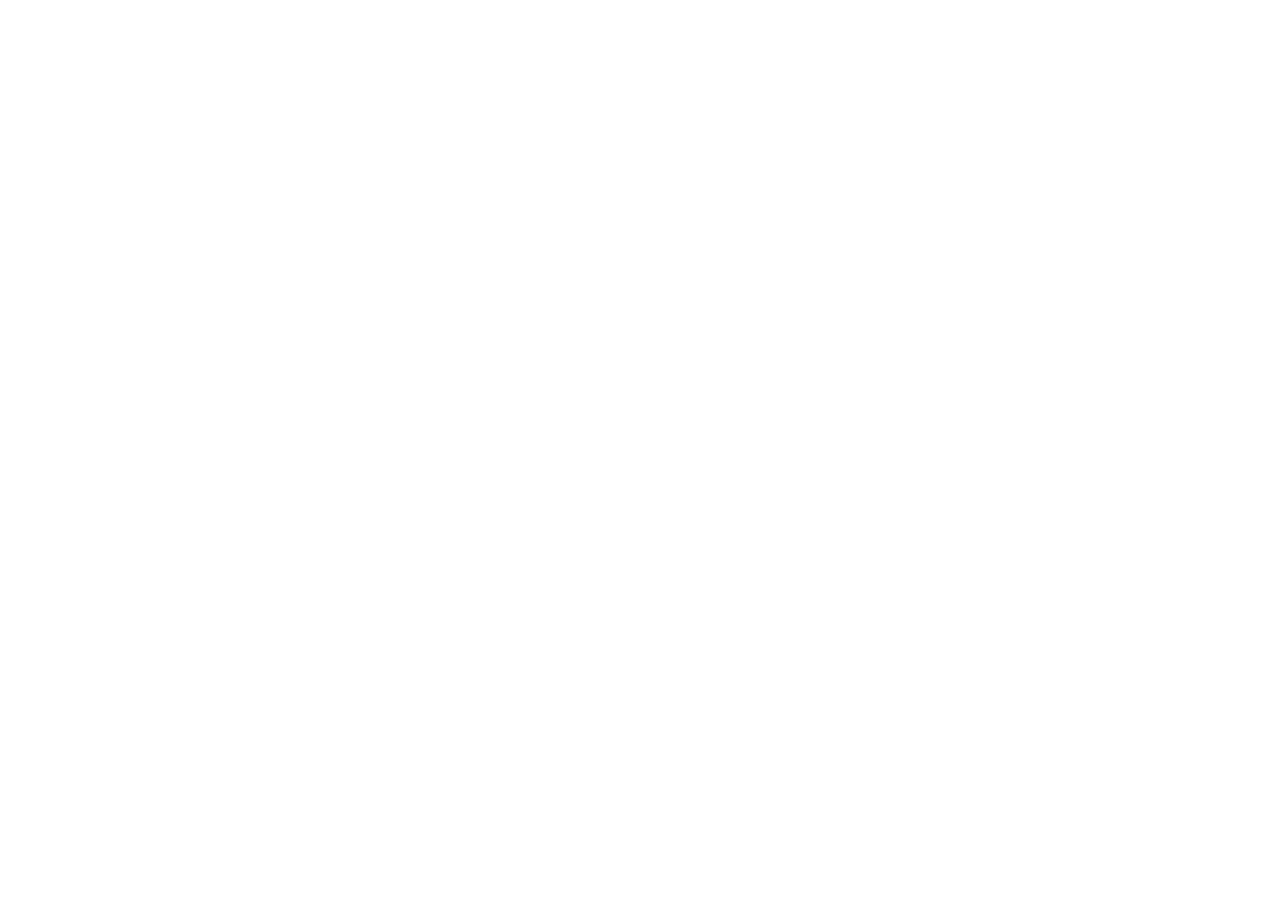
==== index.html @ 4cf99e47 "Use tech stack vite_react_shadcn_ts" ====
<!DOCTYPE html>
<html lang="en">
  <head>
    <meta charset="UTF-8" />
    <meta name="viewport" content="width=device-width, initial-scale=1.0" />
    <title>kahlil-loves-klara-anime</title>
    <meta name="description" content="Lovable Generated Project" />
    <meta name="author" content="Lovable" />

    <meta property="og:title" content="kahlil-loves-klara-anime" />
    <meta property="og:description" content="Lovable Generated Project" />
    <meta property="og:type" content="website" />
    <meta property="og:image" content="https://lovable.dev/opengraph-image-p98pqg.png" />

    <meta name="twitter:card" content="summary_large_image" />
    <meta name="twitter:site" content="@lovable_dev" />
    <meta name="twitter:image" content="https://lovable.dev/opengraph-image-p98pqg.png" />
  </head>

  <body>
    <div id="root"></div>
    <!-- IMPORTANT: DO NOT REMOVE THIS SCRIPT TAG OR THIS VERY COMMENT! -->
    <script src="https://cdn.gpteng.co/gptengineer.js" type="module"></script>
    <script type="module" src="/src/main.tsx"></script>
  </body>
</html>
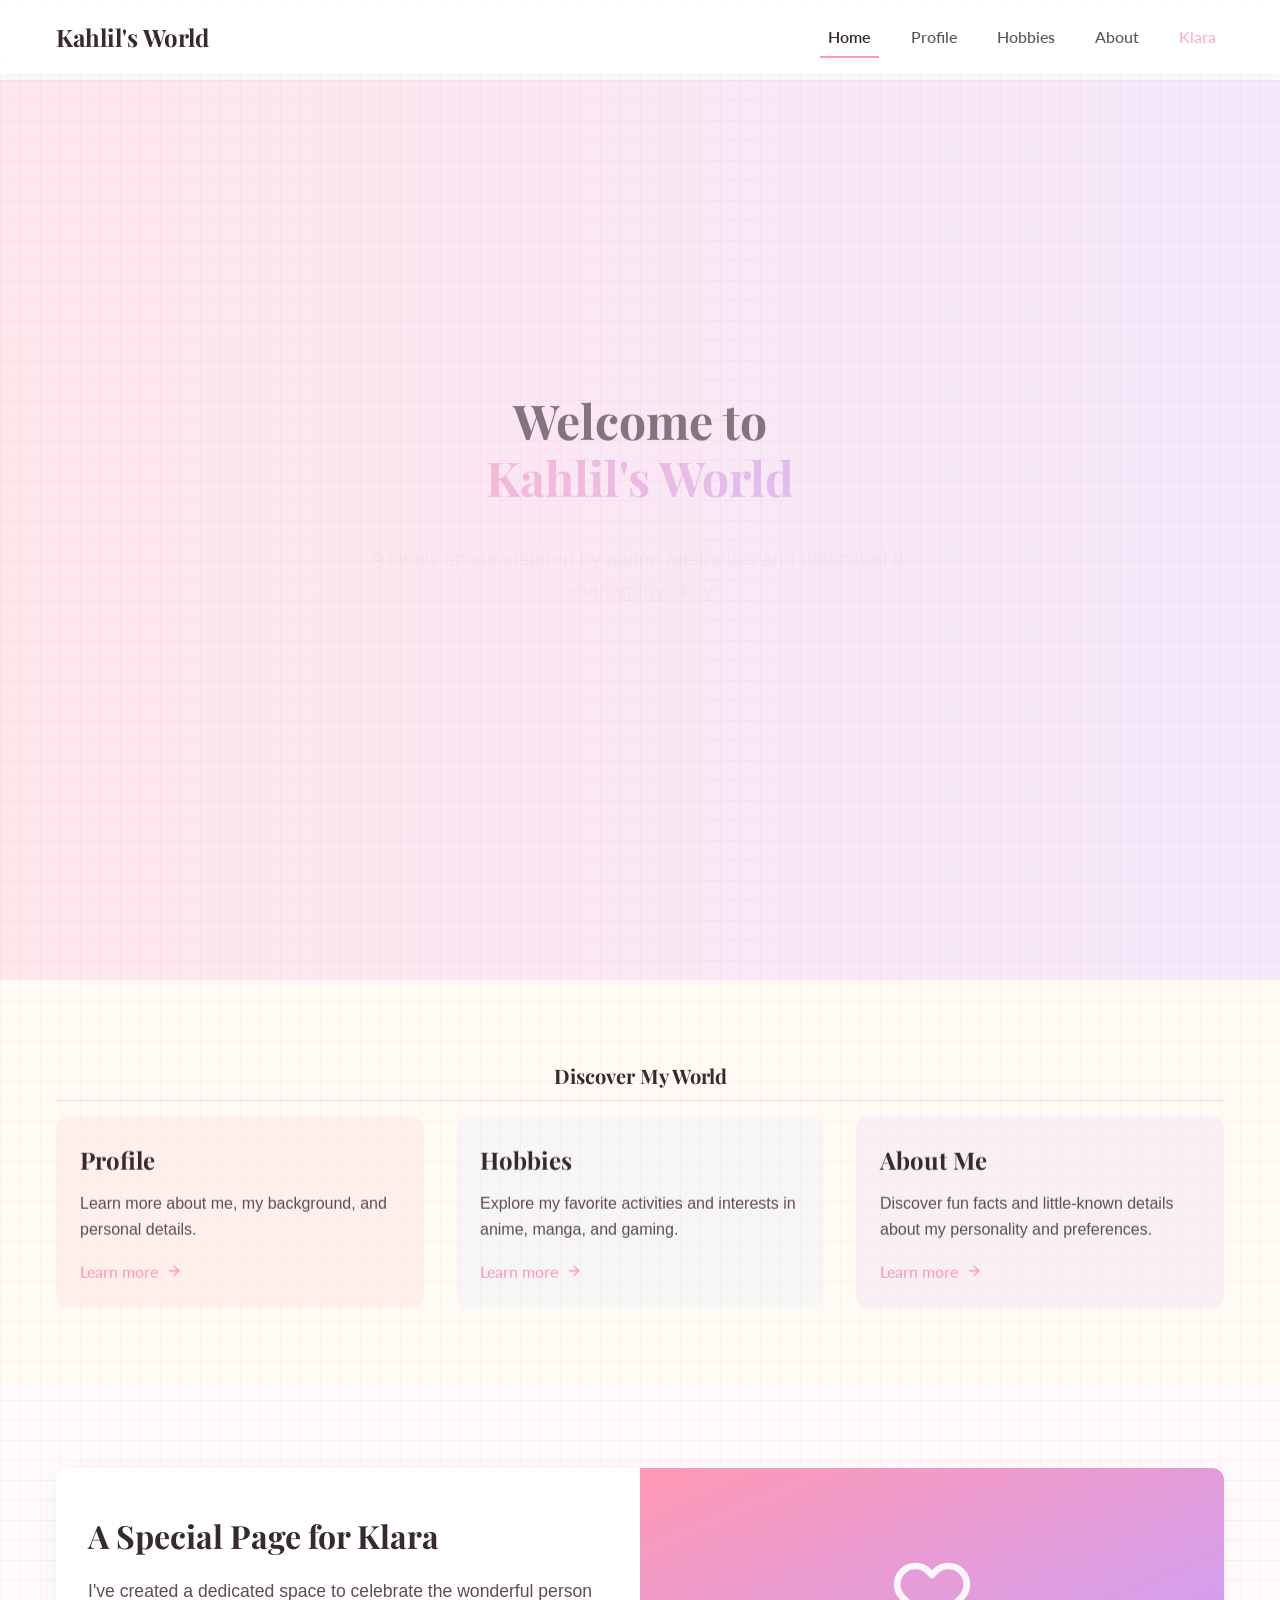
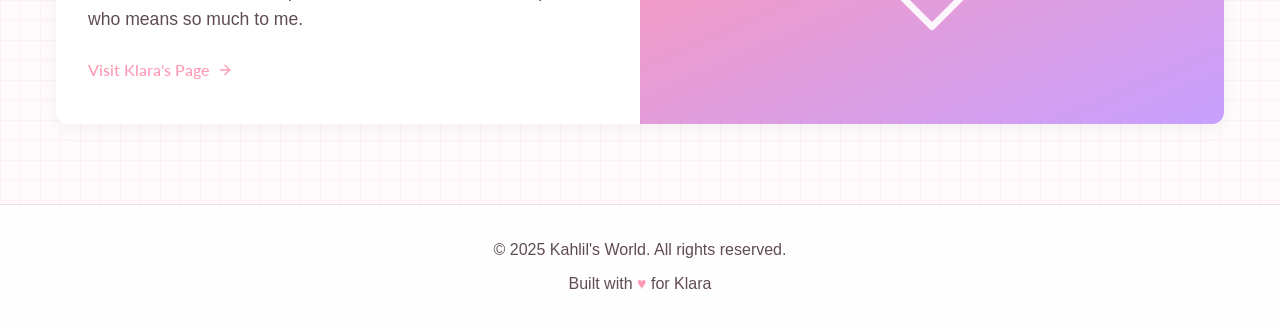
==== commit 91646321: "Refactor: Update UI components Update the UI components to improve the overall look and feel." ====
--- a/index.html
+++ b/index.html
@@ -1,26 +1,13 @@
+
 <!DOCTYPE html>
 <html lang="en">
-  <head>
-    <meta charset="UTF-8" />
-    <meta name="viewport" content="width=device-width, initial-scale=1.0" />
-    <title>kahlil-loves-klara-anime</title>
-    <meta name="description" content="Lovable Generated Project" />
-    <meta name="author" content="Lovable" />
-
-    <meta property="og:title" content="kahlil-loves-klara-anime" />
-    <meta property="og:description" content="Lovable Generated Project" />
-    <meta property="og:type" content="website" />
-    <meta property="og:image" content="https://lovable.dev/opengraph-image-p98pqg.png" />
-
-    <meta name="twitter:card" content="summary_large_image" />
-    <meta name="twitter:site" content="@lovable_dev" />
-    <meta name="twitter:image" content="https://lovable.dev/opengraph-image-p98pqg.png" />
-  </head>
-
-  <body>
-    <div id="root"></div>
-    <!-- IMPORTANT: DO NOT REMOVE THIS SCRIPT TAG OR THIS VERY COMMENT! -->
-    <script src="https://cdn.gpteng.co/gptengineer.js" type="module"></script>
-    <script type="module" src="/src/main.tsx"></script>
-  </body>
+<head>
+    <meta charset="UTF-8">
+    <meta name="viewport" content="width=device-width, initial-scale=1.0">
+    <title>Kahlil's World</title>
+    <meta http-equiv="refresh" content="0;url=public/index.html">
+</head>
+<body>
+    <p>Redirecting to <a href="public/index.html">Kahlil's World</a></p>
+</body>
 </html>
